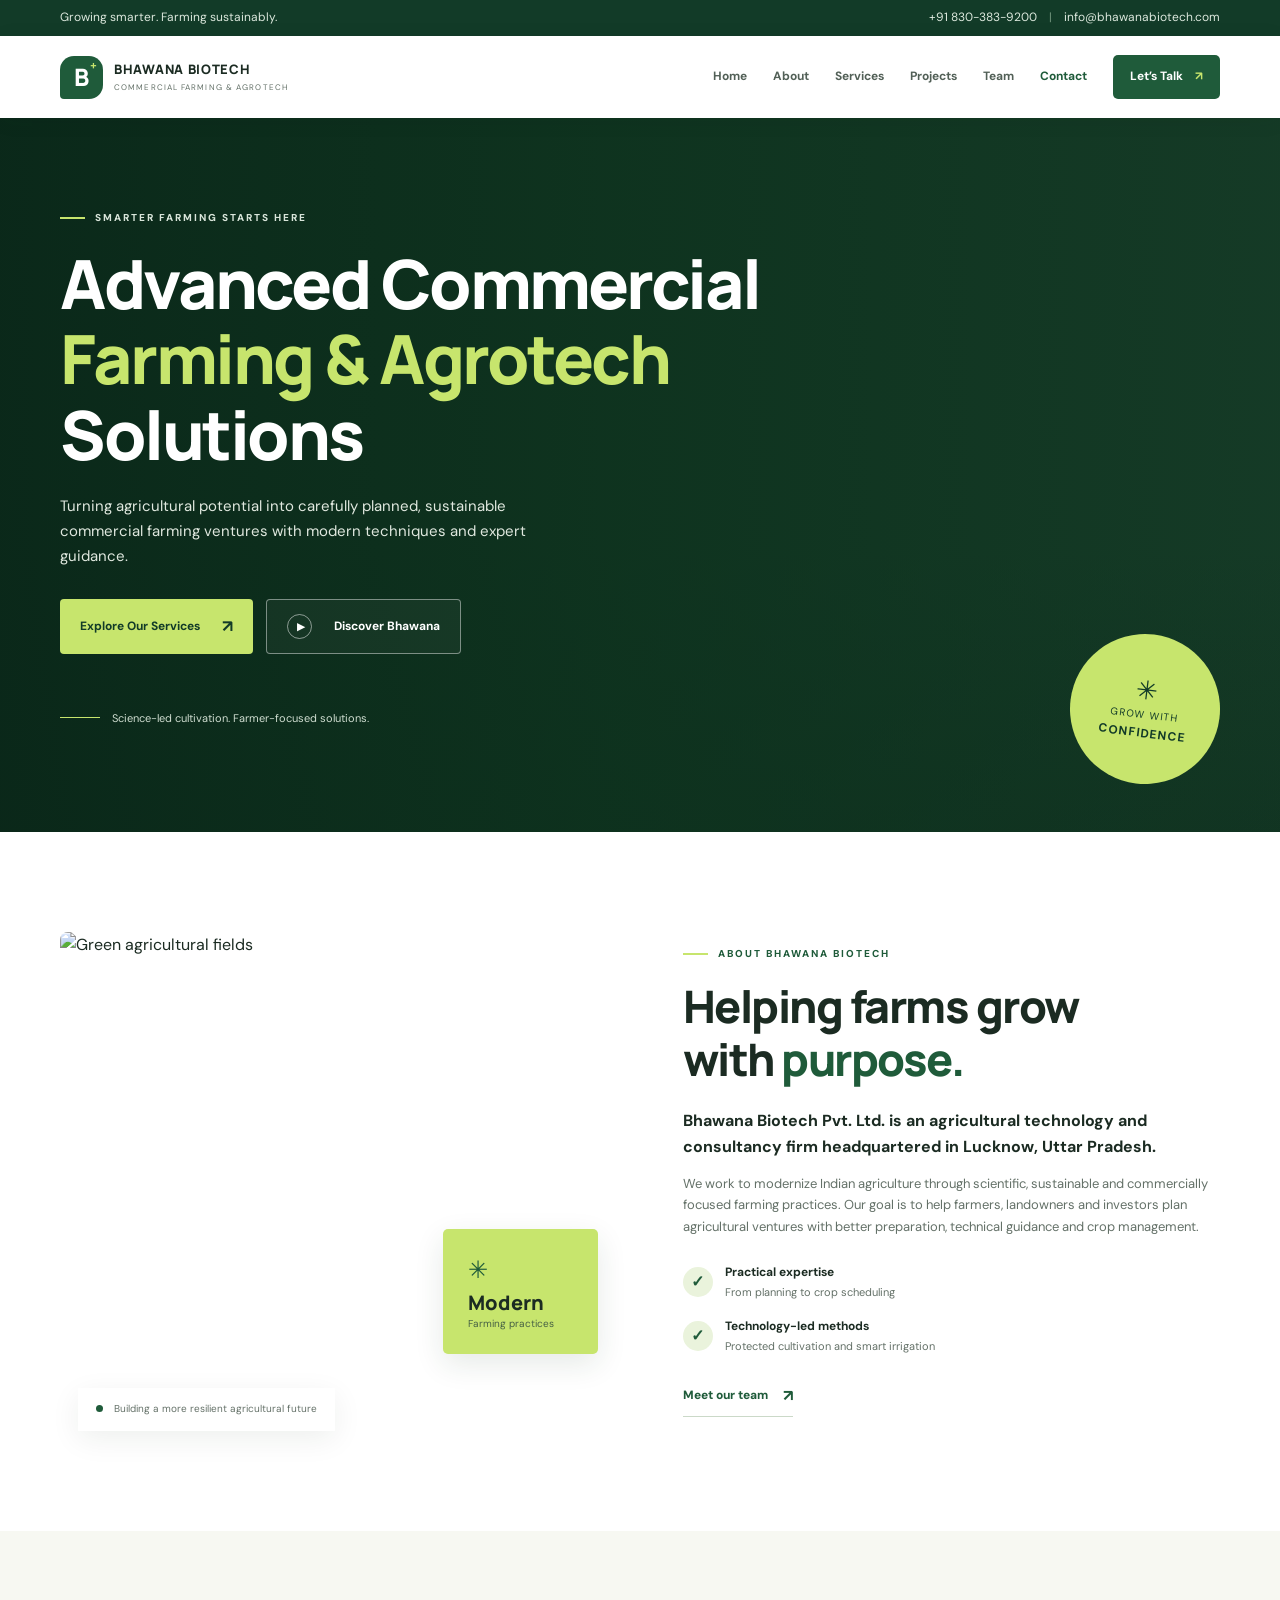
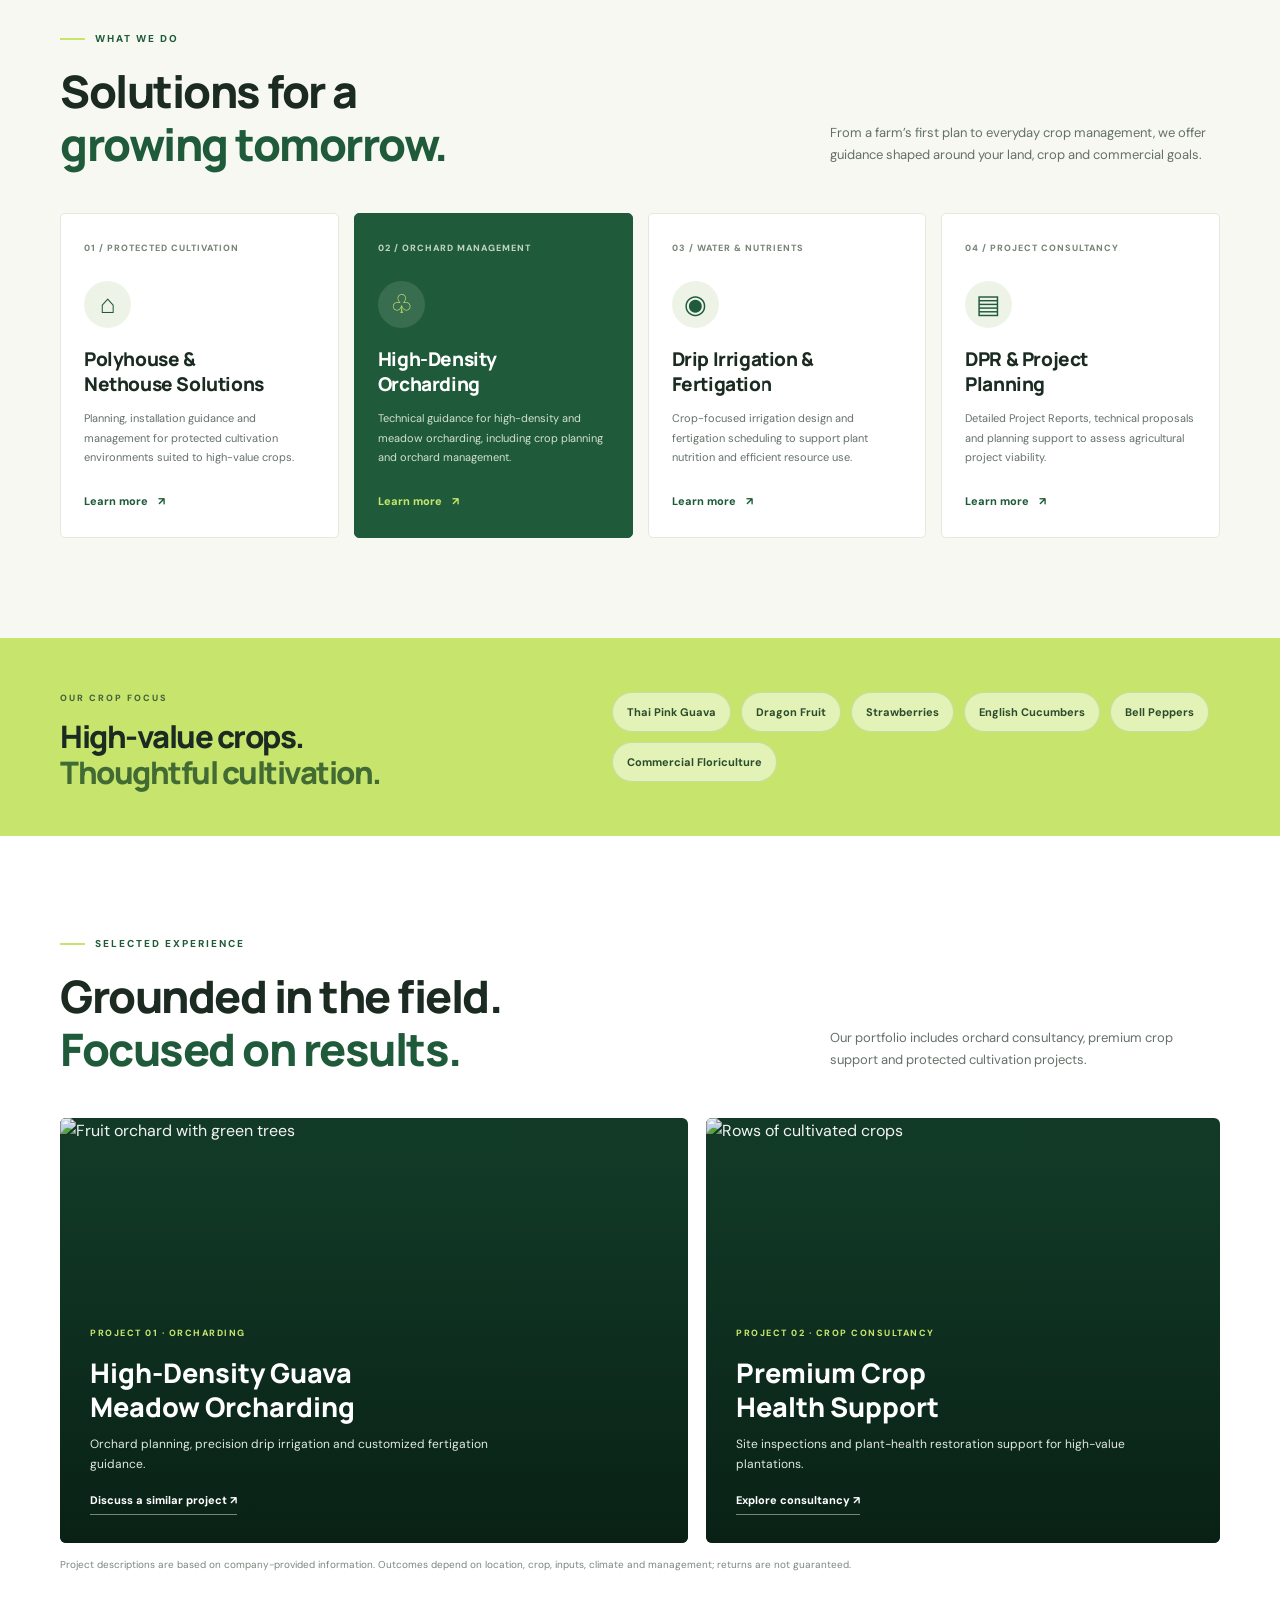
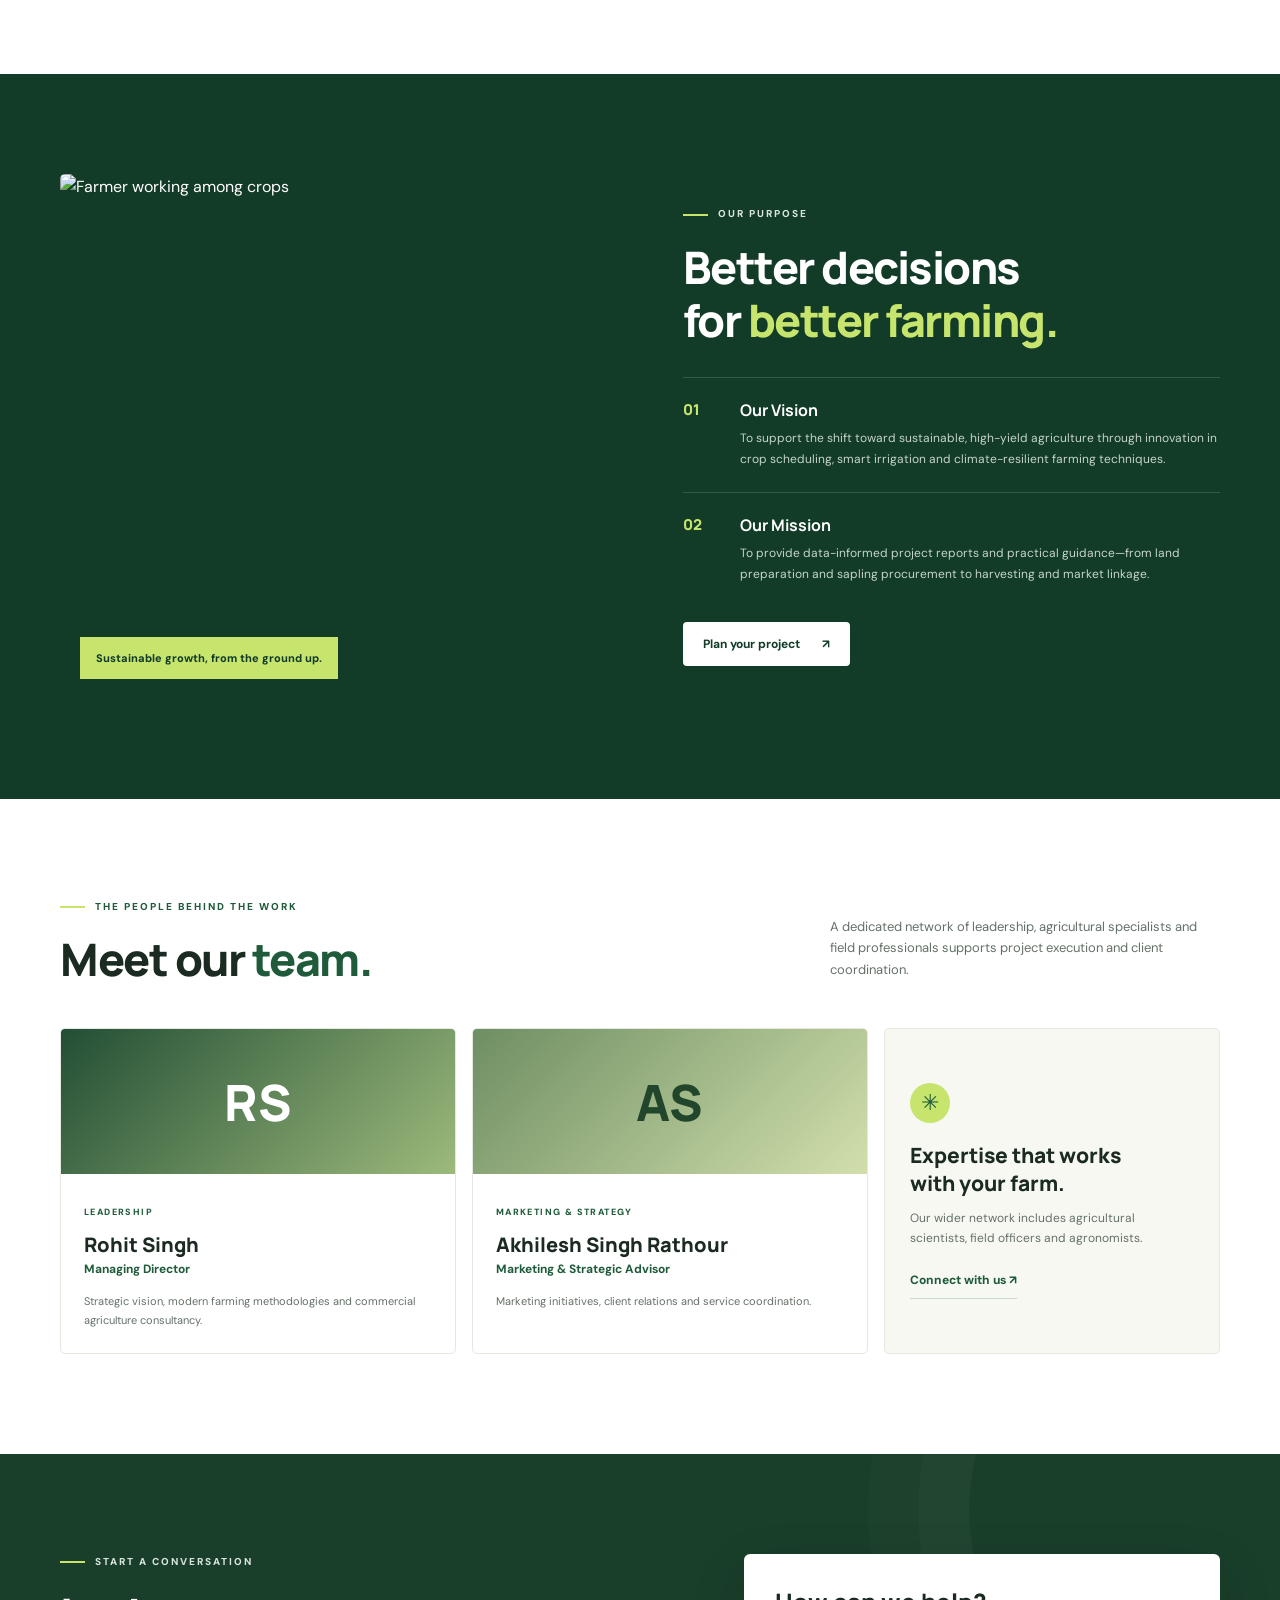
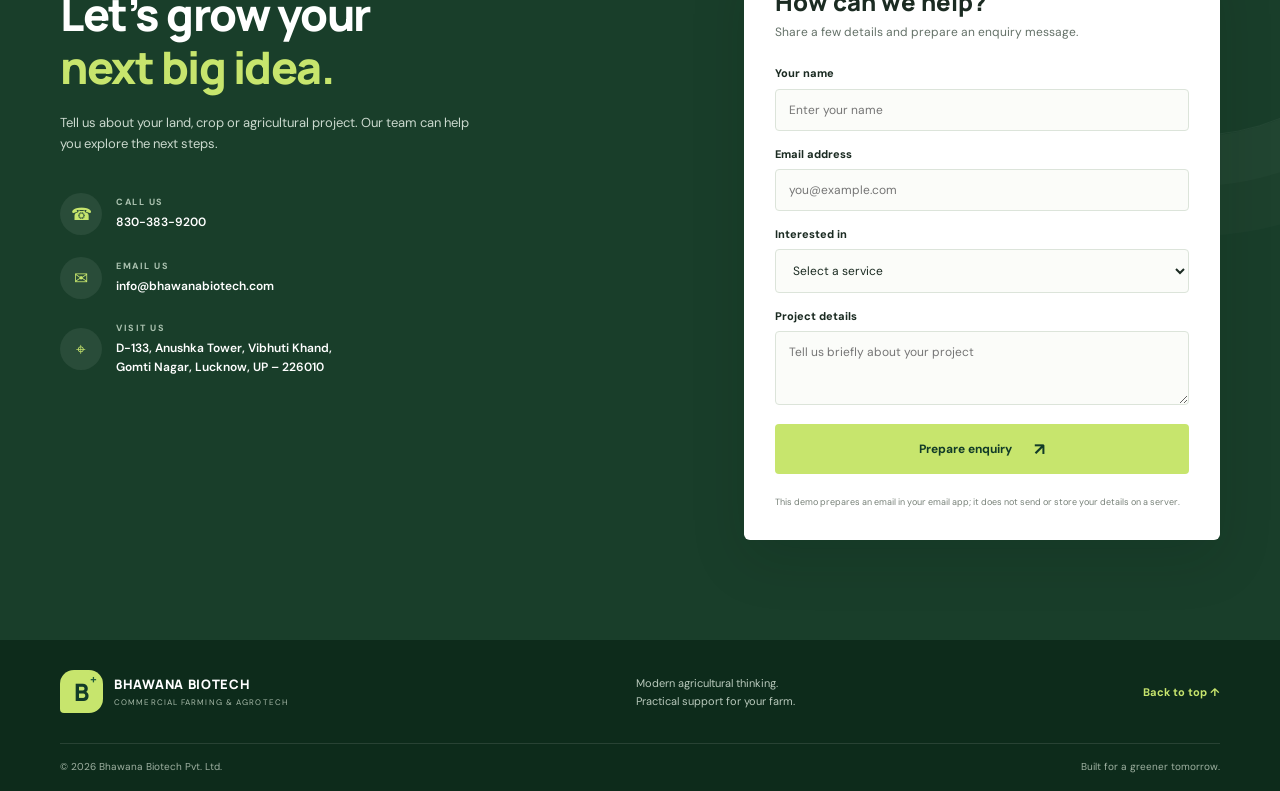
==== index.html @ 4a90b0d7 "Add files via upload" ====
<!DOCTYPE html>
<html lang="en">
<head>
  <meta charset="UTF-8" />
  <meta name="viewport" content="width=device-width, initial-scale=1.0" />
  <meta name="description" content="Bhawana Biotech Pvt. Ltd. provides commercial farming, protected cultivation, polyhouse, nethouse, orchard and agrotech consultancy solutions." />
  <meta name="keywords" content="Bhawana Biotech, commercial farming, agrotech consultancy, polyhouse, nethouse, high density guava orchard, fertigation" />
  <title>Bhawana Biotech Pvt. Ltd. | Commercial Farming & Agrotech</title>
  <link rel="preconnect" href="https://fonts.googleapis.com">
  <link rel="preconnect" href="https://fonts.gstatic.com" crossorigin>
  <link href="https://fonts.googleapis.com/css2?family=DM+Sans:wght@400;500;600;700&family=Manrope:wght@400;500;600;700;800&display=swap" rel="stylesheet">
  <link rel="stylesheet" href="style.css" />
</head>
<body>
  <div class="topbar">
    <div class="container topbar-inner">
      <span>Growing smarter. Farming sustainably.</span>
      <div><a href="tel:+918303839200">+91 830-383-9200</a><span class="top-divider">|</span><a href="mailto:info@bhawanabiotech.com">info@bhawanabiotech.com</a></div>
    </div>
  </div>

  <header class="header" id="home">
    <div class="container nav-wrap">
      <a class="brand" href="#home" aria-label="Bhawana Biotech home">
        <span class="brand-mark">B<span>+</span></span>
        <span class="brand-text"><strong>BHAWANA BIOTECH</strong><small>COMMERCIAL FARMING & AGROTECH</small></span>
      </a>
      <button class="menu-toggle" id="menuToggle" aria-label="Open navigation" aria-expanded="false"><span></span><span></span><span></span></button>
      <nav class="nav" id="mainNav">
        <a class="nav-link active" href="#home">Home</a>
        <a class="nav-link" href="#about">About</a>
        <a class="nav-link" href="#services">Services</a>
        <a class="nav-link" href="#projects">Projects</a>
        <a class="nav-link" href="#team">Team</a>
        <a class="nav-link" href="#contact">Contact</a>
        <a class="nav-cta" href="#contact">Let’s Talk <span>↗</span></a>
      </nav>
    </div>
  </header>

  <main>
    <section class="hero">
      <div class="hero-image"></div>
      <div class="hero-overlay"></div>
      <div class="container hero-content">
        <div class="eyebrow light"><span></span> SMARTER FARMING STARTS HERE</div>
        <h1>Advanced Commercial<br><em>Farming & Agrotech</em><br>Solutions</h1>
        <p>Turning agricultural potential into carefully planned, sustainable commercial farming ventures with modern techniques and expert guidance.</p>
        <div class="hero-actions">
          <a class="btn btn-primary" href="#services">Explore Our Services <span>↗</span></a>
          <a class="btn btn-ghost" href="#about"><span class="play-icon">▶</span> Discover Bhawana</a>
        </div>
        <div class="hero-note"><span class="note-line"></span><span>Science-led cultivation. Farmer-focused solutions.</span></div>
      </div>
      <div class="hero-stamp"><span class="stamp-icon">✳</span><span>GROW WITH<br><strong>CONFIDENCE</strong></span></div>
    </section>

    <section class="intro section-pad" id="about">
      <div class="container intro-grid">
        <div class="intro-visual">
         
          <img class="intro-main-img" src="https://images.unsplash.com/photo-1530836369250-ef72a3f5cda8?auto=format&fit=crop&w=900&q=80" alt="Green agricultural fields" />
          <div class="experience-card"><span class="experience-icon">✳</span><strong>Modern</strong><small>Farming practices</small></div>
          <div class="image-caption"><span class="caption-dot"></span> Building a more resilient agricultural future</div>
        </div>
        <div class="intro-copy">
          <div class="eyebrow"><span></span> ABOUT BHAWANA BIOTECH</div>
          <h2>Helping farms grow<br>with <em>purpose.</em></h2>
          <p class="lead">Bhawana Biotech Pvt. Ltd. is an agricultural technology and consultancy firm headquartered in Lucknow, Uttar Pradesh.</p>
          <p>We work to modernize Indian agriculture through scientific, sustainable and commercially focused farming practices. Our goal is to help farmers, landowners and investors plan agricultural ventures with better preparation, technical guidance and crop management.</p>
          <div class="intro-points">
            <div><span class="check">✓</span><span><strong>Practical expertise</strong><small>From planning to crop scheduling</small></span></div>
            <div><span class="check">✓</span><span><strong>Technology-led methods</strong><small>Protected cultivation and smart irrigation</small></span></div>
          </div>
          <a class="text-link" href="#team">Meet our team <span>↗</span></a>
        </div>
      </div>
    </section>

    <section class="services section-pad" id="services">
      <div class="container">
        <div class="section-heading">
          <div><div class="eyebrow"><span></span> WHAT WE DO</div><h2>Solutions for a<br><em>growing tomorrow.</em></h2></div>
          <p>From a farm’s first plan to everyday crop management, we offer guidance shaped around your land, crop and commercial goals.</p>
        </div>
        <div class="service-grid">
          <article class="service-card">
            <div class="service-number">01 / PROTECTED CULTIVATION</div>
            <div class="service-icon">⌂</div>
            <h3>Polyhouse &<br>Nethouse Solutions</h3>
            <p>Planning, installation guidance and management for protected cultivation environments suited to high-value crops.</p>
            <a href="#contact" aria-label="Ask about polyhouse and nethouse solutions">Learn more <span>↗</span></a>
          </article>
          <article class="service-card featured">
            <div class="service-number">02 / ORCHARD MANAGEMENT</div>
            <div class="service-icon">♧</div>
            <h3>High-Density<br>Orcharding</h3>
            <p>Technical guidance for high-density and meadow orcharding, including crop planning and orchard management.</p>
            <a href="#contact" aria-label="Ask about high-density orcharding">Learn more <span>↗</span></a>
          </article>
          <article class="service-card">
            <div class="service-number">03 / WATER & NUTRIENTS</div>
            <div class="service-icon">◉</div>
            <h3>Drip Irrigation &<br>Fertigation</h3>
            <p>Crop-focused irrigation design and fertigation scheduling to support plant nutrition and efficient resource use.</p>
            <a href="#contact" aria-label="Ask about drip irrigation and fertigation">Learn more <span>↗</span></a>
          </article>
          <article class="service-card">
            <div class="service-number">04 / PROJECT CONSULTANCY</div>
            <div class="service-icon">▤</div>
            <h3>DPR & Project<br>Planning</h3>
            <p>Detailed Project Reports, technical proposals and planning support to assess agricultural project viability.</p>
            <a href="#contact" aria-label="Ask about DPR and project planning">Learn more <span>↗</span></a>
          </article>
        </div>
      </div>
    </section>

    <section class="crop-strip">
      <div class="container crop-strip-inner">
        <div><span class="crop-kicker">OUR CROP FOCUS</span><h2>High-value crops.<br><em>Thoughtful cultivation.</em></h2></div>
        <div class="crop-list"><span>Thai Pink Guava</span><span>Dragon Fruit</span><span>Strawberries</span><span>English Cucumbers</span><span>Bell Peppers</span><span>Commercial Floriculture</span></div>
      </div>
    </section>

    <section class="projects section-pad" id="projects">
      <div class="container">
        <div class="section-heading">
          <div><div class="eyebrow"><span></span> SELECTED EXPERIENCE</div><h2>Grounded in the field.<br><em>Focused on results.</em></h2></div>
          <p>Our portfolio includes orchard consultancy, premium crop support and protected cultivation projects.</p>
        </div>
        <div class="project-grid">
          <article class="project-card project-large">
            <img src="https://images.unsplash.com/photo-1592982537447-7440770cbfc9?auto=format&fit=crop&w=1200&q=85" alt="Fruit orchard with green trees" loading="lazy">
            <div class="project-shade"></div>
            <div class="project-content"><span>PROJECT 01 · ORCHARDING</span><h3>High-Density Guava<br>Meadow Orcharding</h3><p>Orchard planning, precision drip irrigation and customized fertigation guidance.</p><a href="#contact">Discuss a similar project ↗</a></div>
          </article>
          <article class="project-card">
            <img src="https://images.unsplash.com/photo-1523348837708-15d4a09cfac2?auto=format&fit=crop&w=900&q=85" alt="Rows of cultivated crops" loading="lazy">
            <div class="project-shade"></div>
            <div class="project-content"><span>PROJECT 02 · CROP CONSULTANCY</span><h3>Premium Crop<br>Health Support</h3><p>Site inspections and plant-health restoration support for high-value plantations.</p><a href="#contact">Explore consultancy ↗</a></div>
          </article>
        </div>
        <p class="disclaimer">Project descriptions are based on company-provided information. Outcomes depend on location, crop, inputs, climate and management; returns are not guaranteed.</p>
      </div>
    </section>

    <section class="vision section-pad">
      <div class="container vision-grid">
        <div class="vision-image"><img src="https://images.unsplash.com/photo-1464226184884-fa280b87c399?auto=format&fit=crop&w=1100&q=85" alt="Farmer working among crops" loading="lazy"><div class="vision-image-label">Sustainable growth, from the ground up.</div></div>
        <div class="vision-copy">
          <div class="eyebrow light"><span></span> OUR PURPOSE</div>
          <h2>Better decisions<br>for <em>better farming.</em></h2>
          <div class="purpose-item"><span>01</span><div><h3>Our Vision</h3><p>To support the shift toward sustainable, high-yield agriculture through innovation in crop scheduling, smart irrigation and climate-resilient farming techniques.</p></div></div>
          <div class="purpose-item"><span>02</span><div><h3>Our Mission</h3><p>To provide data-informed project reports and practical guidance—from land preparation and sapling procurement to harvesting and market linkage.</p></div></div>
          <a class="btn btn-light" href="#contact">Plan your project <span>↗</span></a>
        </div>
      </div>
    </section>

    <section class="team section-pad" id="team">
      <div class="container">
        <div class="section-heading">
          <div><div class="eyebrow"><span></span> THE PEOPLE BEHIND THE WORK</div><h2>Meet our <em>team.</em></h2></div>
          <p>A dedicated network of leadership, agricultural specialists and field professionals supports project execution and client coordination.</p>
        </div>
        <div class="team-grid">
          <article class="team-card">
            <div class="team-avatar avatar-one">RS</div>
            <div class="team-info"><span>LEADERSHIP</span><h3>Rohit Singh</h3><p>Managing Director</p><small>Strategic vision, modern farming methodologies and commercial agriculture consultancy.</small></div>
          </article>
          <article class="team-card">
            <div class="team-avatar avatar-two">AS</div>
            <div class="team-info"><span>MARKETING & STRATEGY</span><h3>Akhilesh Singh Rathour</h3><p>Marketing & Strategic Advisor</p><small>Marketing initiatives, client relations and service coordination.</small></div>
          </article>
          <article class="team-card team-note"><div class="team-note-icon">✳</div><h3>Expertise that works<br>with your farm.</h3><p>Our wider network includes agricultural scientists, field officers and agronomists.</p><a class="text-link" href="#contact">Connect with us ↗</a></article>
        </div>
      </div>
    </section>

    <section class="contact section-pad" id="contact">
      <div class="container contact-grid">
        <div class="contact-copy">
          <div class="eyebrow light"><span></span> START A CONVERSATION</div>
          <h2>Let’s grow your<br><em>next big idea.</em></h2>
          <p>Tell us about your land, crop or agricultural project. Our team can help you explore the next steps.</p>
          <div class="contact-details">
            <a href="tel:+918303839200"><span class="detail-icon">☎</span><span><small>CALL US</small><strong>830-383-9200</strong></span></a>
            <a href="mailto:info@bhawanabiotech.com"><span class="detail-icon">✉</span><span><small>EMAIL US</small><strong>info@bhawanabiotech.com</strong></span></a>
            <div><span class="detail-icon">⌖</span><span><small>VISIT US</small><strong>D-133, Anushka Tower, Vibhuti Khand,<br>Gomti Nagar, Lucknow, UP – 226010</strong></span></div>
          </div>
        </div>
        <form class="contact-form" id="contactForm">
          <h3>How can we help?</h3>
          <p>Share a few details and prepare an enquiry message.</p>
          <label for="name">Your name</label><input id="name" name="name" type="text" placeholder="Enter your name" required>
          <label for="email">Email address</label><input id="email" name="email" type="email" placeholder="you@example.com" required>
          <label for="service">Interested in</label>
          <select id="service" name="service" required><option value="">Select a service</option><option>Polyhouse & Nethouse</option><option>High-Density Orcharding</option><option>Drip Irrigation & Fertigation</option><option>DPR & Project Planning</option><option>Other agricultural consultancy</option></select>
          <label for="message">Project details</label><textarea id="message" name="message" rows="3" placeholder="Tell us briefly about your project"></textarea>
          <button class="btn btn-primary form-submit" type="submit">Prepare enquiry <span>↗</span></button>
          <p class="form-message" id="formMessage" role="status"></p>
          <small class="form-note">This demo prepares an email in your email app; it does not send or store your details on a server.</small>
        </form>
      </div>
    </section>
  </main>

  <footer class="footer">
    <div class="container footer-main">
      <a class="brand brand-footer" href="#home"><span class="brand-mark">B<span>+</span></span><span class="brand-text"><strong>BHAWANA BIOTECH</strong><small>COMMERCIAL FARMING & AGROTECH</small></span></a>
      <p>Modern agricultural thinking.<br>Practical support for your farm.</p>
      <a class="back-top" href="#home">Back to top ↑</a>
    </div>
    <div class="container footer-bottom"><span>© <span id="year"></span> Bhawana Biotech Pvt. Ltd.</span><span>Built for a greener tomorrow.</span></div>
  </footer>
  <script src="script.js"></script>
</body>
</html>
---- style.css ----
:root {
  --green: #1f5b3a;
  --green-dark: #123b28;
  --lime: #c7e56d;
  --ink: #1b2b22;
  --muted: #647168;
  --cream: #f7f8f2;
  --line: #e4e9df;
  --white: #fff;
  --font: "DM Sans", sans-serif;
  --display: "Manrope", sans-serif;
}
* { box-sizing: border-box; margin: 0; padding: 0; }
html { scroll-behavior: smooth; scroll-padding-top: 90px; }
body { font-family: var(--font); color: var(--ink); background: #fff; line-height: 1.65; }
a { color: inherit; text-decoration: none; }
img { display: block; width: 100%; object-fit: cover; }
.container { width: min(1160px, calc(100% - 48px)); margin: 0 auto; }
.topbar { background: var(--green-dark); color: #dce8dd; font-size: 12px; }
.topbar-inner { display:flex; justify-content:space-between; align-items:center; min-height:36px; gap:20px; }
.topbar a:hover { color: var(--lime); }
.top-divider { padding: 0 12px; color: #6d9078; }
.header { background: #fff; position: sticky; top:0; z-index:20; box-shadow: 0 3px 20px #102c1710; }
.nav-wrap { min-height: 82px; display:flex; align-items:center; justify-content:space-between; gap:24px; }
.brand { display:flex; align-items:center; gap:11px; flex-shrink:0; }
.brand-mark { width:43px; height:43px; border-radius:14px 14px 14px 4px; display:grid; place-items:center; background:var(--green); color:#fff; font-family:var(--display); font-size:24px; font-weight:800; position:relative; }
.brand-mark span { color:var(--lime); font-size:12px; position:absolute; right:6px; top:0; }
.brand-text { display:flex; flex-direction:column; line-height:1.4; }
.brand-text strong { font:800 13px var(--display); letter-spacing:.7px; }
.brand-text small { font-size:8px; letter-spacing:1.1px; color:var(--muted); margin-top:4px; }
.nav { display:flex; align-items:center; gap:26px; font-size:12px; font-weight:700; }
.nav-link { color:#526057; transition:color .2s; }
.nav-link:hover, .nav-link.active { color:var(--green); }
.nav-cta { background:var(--green); color:#fff; padding:12px 17px; border-radius:5px; }
.nav-cta span { color:var(--lime); margin-left:9px; }
.menu-toggle { display:none; background:none; border:0; padding:8px; cursor:pointer; }
.menu-toggle span { display:block; width:24px; height:2px; background:var(--green-dark); margin:5px; }
.hero { position:relative; min-height:630px; display:flex; align-items:center; overflow:hidden; background:#173e29; color:#fff; }
.hero-image { position:absolute; inset:0; background:url("https://images.unsplash.com/photo-1500382017468-9049fed747ef?auto=format&fit=crop&w=2000&q=90") center 54%/cover no-repeat; transform:scale(1.02); }
.hero-overlay { position:absolute; inset:0; background:linear-gradient(90deg,rgba(9,38,24,.9) 0%,rgba(12,48,28,.77) 48%,rgba(10,40,24,.17) 100%),linear-gradient(0deg,rgba(9,38,24,.28),transparent 40%); }
.hero-content { position:relative; z-index:1; padding:92px 0 105px; }
.eyebrow { display:flex; align-items:center; gap:10px; font-size:10px; letter-spacing:2px; font-weight:800; color:var(--green); margin-bottom:18px; }
.eyebrow > span { display:inline-block; width:25px; height:2px; background:var(--lime); }
.eyebrow.light { color:#d9e5da; }
.hero h1 { font:800 clamp(42px,5.3vw,70px)/1.12 var(--display); letter-spacing:-2.5px; max-width:760px; }
h1 em,h2 em { font-style:normal; color:var(--lime); }
.hero-content > p { max-width:530px; color:#e0e8df; font-size:15px; margin-top:22px; }
.hero-actions { display:flex; flex-wrap:wrap; gap:13px; margin-top:30px; }
.btn { border:0; display:inline-flex; align-items:center; justify-content:center; gap:22px; padding:14px 20px; border-radius:4px; font:700 12px var(--font); cursor:pointer; transition:transform .2s,background .2s; }
.btn:hover { transform:translateY(-2px); }
.btn-primary { background:var(--lime); color:var(--green-dark); }
.btn-primary span { font-size:17px; }
.btn-ghost { color:#fff; border:1px solid #ffffff70; background:#ffffff0a; }
.play-icon { font-size:10px; border:1px solid #ffffff80; border-radius:50%; width:25px; height:25px; display:grid; place-items:center; padding-left:2px; }
.hero-note { display:flex; align-items:center; gap:12px; margin-top:55px; color:#d0ded1; font-size:11px; }
.note-line { width:40px; height:1px; background:var(--lime); }
.hero-stamp { position:absolute; z-index:2; right:max(24px,calc((100vw - 1160px)/2)); bottom:48px; background:var(--lime); color:var(--green-dark); width:150px; height:150px; border-radius:50%; display:flex; flex-direction:column; align-items:center; justify-content:center; text-align:center; font-size:10px; letter-spacing:1px; line-height:1.7; transform:rotate(7deg); }
.stamp-icon { font-size:26px; line-height:1.2; }
.hero-stamp strong { font-size:12px; }
.section-pad { padding:100px 0; }
.intro-grid { display:grid; grid-template-columns:1fr 1fr; align-items:center; gap:85px; }
.intro-visual { position:relative; padding:0 35px 34px 0; }
.intro-main-img { height:465px; border-radius:8px 80px 8px 8px; }
.experience-card { position:absolute; right:0; bottom:77px; background:var(--lime); border-radius:5px; padding:21px 25px; display:flex; flex-direction:column; min-width:155px; box-shadow:0 10px 30px #1b42271c; }
.experience-icon { font-size:24px; color:var(--green); }
.experience-card strong { font:800 20px var(--display); }
.experience-card small { font-size:10px; color:#466044; }
.image-caption { position:absolute; left:18px; bottom:0; background:#fff; padding:13px 18px; font-size:10px; color:var(--muted); box-shadow:0 8px 30px #142c1412; }
.caption-dot { display:inline-block; width:7px; height:7px; background:var(--green); border-radius:50%; margin-right:8px; }
h2 { font:800 clamp(32px,3.5vw,46px)/1.18 var(--display); letter-spacing:-1.5px; }
h2 em { color:var(--green); }
.intro-copy .lead { font-weight:700; font-size:16px; line-height:1.65; margin:22px 0 12px; }
.intro-copy > p:not(.lead) { color:var(--muted); font-size:13px; }
.intro-points { display:grid; gap:16px; margin:26px 0; }
.intro-points > div { display:flex; align-items:center; gap:12px; }
.check { display:grid; place-items:center; background:#eaf3dc; color:var(--green); width:30px; height:30px; border-radius:50%; font-weight:800; flex-shrink:0; }
.intro-points span:last-child { display:flex; flex-direction:column; }
.intro-points strong { font-size:12px; }
.intro-points small { color:var(--muted); font-size:11px; }
.text-link { display:inline-flex; align-items:center; gap:15px; color:var(--green); font-size:12px; font-weight:800; border-bottom:1px solid #cbd9c8; padding-bottom:7px; }
.text-link span { font-size:16px; }
.services { background:var(--cream); }
.section-heading { display:flex; justify-content:space-between; align-items:flex-end; gap:40px; margin-bottom:42px; }
.section-heading > p { max-width:390px; color:var(--muted); font-size:13px; padding-bottom:6px; }
.service-grid { display:grid; grid-template-columns:repeat(4,1fr); gap:15px; }
.service-card { padding:27px 23px 24px; background:#fff; border:1px solid var(--line); min-height:295px; border-radius:5px; transition:transform .25s,box-shadow .25s; }
.service-card:hover { transform:translateY(-5px); box-shadow:0 16px 35px #16371a12; }
.service-card.featured { background:var(--green); color:#fff; border-color:var(--green); }
.service-number { font-size:9px; font-weight:800; letter-spacing:1px; color:#778478; }
.featured .service-number { color:#c2d5c3; }
.service-icon { display:grid; place-items:center; width:47px; height:47px; border-radius:50%; background:#edf4e7; color:var(--green); font-size:26px; margin:25px 0 19px; }
.featured .service-icon { background:#ffffff1c; color:var(--lime); }
.service-card h3 { font:800 19px/1.3 var(--display); letter-spacing:-.4px; }
.service-card p { font-size:11px; line-height:1.75; color:var(--muted); margin:13px 0 20px; }
.featured p { color:#d3e0d4; }
.service-card a { display:inline-flex; gap:10px; font-size:11px; font-weight:800; color:var(--green); }
.featured a { color:var(--lime); }
.crop-strip { background:var(--lime); padding:45px 0; }
.crop-strip-inner { display:grid; grid-template-columns:.9fr 1.1fr; gap:55px; align-items:center; }
.crop-kicker { font-size:9px; letter-spacing:2px; font-weight:800; color:#44623b; }
.crop-strip h2 { font-size:31px; margin-top:8px; }
.crop-strip h2 em { color:#426b34; }
.crop-list { display:flex; flex-wrap:wrap; gap:10px; }
.crop-list span { padding:10px 14px; background:#ffffff80; border:1px solid #4f71322a; border-radius:30px; font-size:11px; font-weight:700; color:#2c4b2d; }
.project-grid { display:grid; grid-template-columns:1.1fr .9fr; gap:18px; }
.project-card { position:relative; min-height:425px; border-radius:6px; overflow:hidden; color:#fff; background:var(--green-dark); }
.project-card img { position:absolute; inset:0; height:100%; transition:transform .5s; }
.project-card:hover img { transform:scale(1.04); }
.project-shade { position:absolute; inset:0; background:linear-gradient(0deg,rgba(8,31,19,.92),rgba(8,31,19,.05) 90%); }
.project-content { position:absolute; left:30px; right:25px; bottom:28px; }
.project-content > span { color:var(--lime); font-size:9px; font-weight:800; letter-spacing:1.5px; }
.project-content h3 { font:800 27px/1.25 var(--display); margin:12px 0; }
.project-content p { color:#e1e9e1; font-size:12px; max-width:400px; }
.project-content a { display:inline-block; margin-top:16px; font-size:11px; font-weight:800; border-bottom:1px solid #ffffff70; padding-bottom:5px; }
.disclaimer { margin-top:14px; font-size:10px; color:#7c877e; }
.vision { background:var(--green-dark); color:#fff; }
.vision-grid { display:grid; grid-template-columns:1fr 1fr; align-items:center; gap:85px; }
.vision-image { position:relative; }
.vision-image img { height:525px; border-radius:5px 70px 5px 5px; }
.vision-image-label { position:absolute; left:20px; bottom:20px; background:var(--lime); color:var(--green-dark); padding:12px 16px; font-size:11px; font-weight:800; }
.vision-copy h2 { margin-bottom:30px; }
.vision-copy h2 em { color:var(--lime); }
.purpose-item { display:grid; grid-template-columns:43px 1fr; gap:14px; padding:21px 0; border-top:1px solid #ffffff26; }
.purpose-item > span { font:800 15px var(--display); color:var(--lime); }
.purpose-item h3 { font:700 16px var(--display); margin-bottom:7px; }
.purpose-item p { color:#c6d5c8; font-size:12px; line-height:1.8; }
.btn-light { background:#fff; color:var(--green-dark); margin-top:15px; }
.team { background:#fff; }
.team-grid { display:grid; grid-template-columns:1fr 1fr .85fr; gap:16px; }
.team-card { border:1px solid var(--line); border-radius:5px; overflow:hidden; background:#fff; }
.team-avatar { height:145px; display:grid; place-items:center; font:800 50px var(--display); color:#fff; }
.avatar-one { background:linear-gradient(135deg,#234e35,#9cba7b); }
.avatar-two { background:linear-gradient(135deg,#6e8e63,#d2dfac); color:#21462c; }
.team-info { padding:23px; }
.team-info > span { font-size:9px; letter-spacing:1.4px; color:var(--green); font-weight:800; }
.team-info h3 { font:800 20px var(--display); margin:8px 0 2px; }
.team-info p { font-size:12px; color:var(--green); font-weight:700; }
.team-info small { display:block; font-size:11px; color:var(--muted); line-height:1.7; margin-top:12px; }
.team-note { background:var(--cream); padding:28px 25px; display:flex; flex-direction:column; align-items:flex-start; justify-content:center; }
.team-note-icon { display:grid; place-items:center; width:40px; height:40px; border-radius:50%; background:var(--lime); color:var(--green); font-size:22px; margin-bottom:18px; }
.team-note h3 { font:800 21px/1.35 var(--display); }
.team-note p { color:var(--muted); font-size:12px; margin:12px 0 22px; }
.contact { background:#193e2a; color:#fff; position:relative; overflow:hidden; }
.contact:before { content:""; position:absolute; width:450px; height:450px; border:1px solid #ffffff0c; border-radius:50%; right:-140px; top:-170px; box-shadow:0 0 0 50px #ffffff05,0 0 0 100px #ffffff04; }
.contact-grid { display:grid; grid-template-columns:1fr .8fr; gap:90px; align-items:start; position:relative; }
.contact-copy h2 em { color:var(--lime); }
.contact-copy > p { color:#cbd9ce; font-size:13px; max-width:410px; margin-top:18px; }
.contact-details { display:grid; gap:22px; margin-top:38px; }
.contact-details > * { display:flex; gap:14px; align-items:center; }
.detail-icon { display:grid; place-items:center; width:42px; height:42px; border-radius:50%; background:#ffffff12; color:var(--lime); font-size:17px; flex-shrink:0; }
.contact-details a > span:last-child, .contact-details div > span:last-child { display:flex; flex-direction:column; }
.contact-details small { color:#a9c0ae; font-size:9px; letter-spacing:1.5px; font-weight:800; }
.contact-details strong { font-size:12px; font-weight:600; margin-top:3px; }
.contact-form { padding:31px; background:#fff; color:var(--ink); border-radius:6px; box-shadow:0 20px 55px #061b0e20; }
.contact-form h3 { font:800 24px var(--display); }
.contact-form > p { color:var(--muted); font-size:12px; margin:5px 0 22px; }
.contact-form label { display:block; font-size:11px; font-weight:800; margin:14px 0 6px; }
.contact-form input,.contact-form select,.contact-form textarea { display:block; width:100%; padding:12px 13px; border:1px solid #dce4da; border-radius:4px; background:#fbfcf9; color:var(--ink); font:12px var(--font); outline:none; }
.contact-form input:focus,.contact-form select:focus,.contact-form textarea:focus { border-color:var(--green); box-shadow:0 0 0 3px #1f5b3a12; }
.contact-form textarea { resize:vertical; }
.form-submit { width:100%; margin-top:19px; }
.form-message { color:var(--green) !important; font-weight:700; min-height:0; }
.form-note { display:block; font-size:9px; line-height:1.5; color:#778178; margin-top:10px; }
.footer { background:#0d2b1b; color:#fff; }
.footer-main { display:flex; justify-content:space-between; align-items:center; gap:25px; padding:30px 0; }
.brand-footer .brand-mark { background:var(--lime); color:var(--green-dark); }
.brand-footer .brand-mark span { color:var(--green); }
.brand-footer .brand-text small { color:#a6b9a8; }
.footer-main > p { color:#b9c9bc; font-size:11px; }
.back-top { font-size:11px; font-weight:700; color:var(--lime); }
.footer-bottom { border-top:1px solid #ffffff1c; padding:15px 0; display:flex; justify-content:space-between; color:#9fb1a2; font-size:10px; }
@media (max-width: 1000px) {
  .nav { gap:15px; }
  .intro-grid,.vision-grid { gap:45px; }
  .service-grid { grid-template-columns:repeat(2,1fr); }
  .contact-grid { gap:45px; }
}
@media (max-width: 760px) {
  .container { width:min(100% - 34px,560px); }
  .topbar-inner { justify-content:center; padding:8px 0; }
  .topbar-inner > span { display:none; }
  .topbar-inner > div { font-size:10px; }
  .nav-wrap { min-height:72px; }
  .menu-toggle { display:block; }
  .nav { display:none; position:absolute; top:72px; left:0; right:0; background:#fff; padding:20px 24px 25px; flex-direction:column; align-items:stretch; gap:0; box-shadow:0 15px 20px #102c1714; }
  .nav.open { display:flex; }
  .nav-link { padding:12px 0; border-bottom:1px solid var(--line); }
  .nav-cta { text-align:center; margin-top:15px; }
  .hero { min-height:620px; }
  .hero-content { padding:80px 0 100px; }
  .hero h1 { font-size:clamp(40px,11vw,57px); letter-spacing:-1.7px; }
  .hero-content > p { font-size:13px; }
  .hero-stamp { width:108px; height:108px; bottom:20px; right:18px; font-size:8px; }
  .stamp-icon { font-size:19px; }
  .hero-note { margin-top:38px; max-width:240px; font-size:10px; }
  .section-pad { padding:70px 0; }
  .intro-grid,.vision-grid,.contact-grid { grid-template-columns:1fr; gap:42px; }
  .intro-visual { padding-right:20px; }
  .intro-main-img { height:360px; }
  .experience-card { bottom:62px; padding:15px 18px; min-width:130px; }
  .section-heading { display:block; margin-bottom:28px; }
  .section-heading > p { margin-top:18px; }
  .service-grid { grid-template-columns:1fr; }
  .service-card { min-height:0; padding:24px; }
  .service-icon { margin:18px 0 14px; }
  .crop-strip-inner { grid-template-columns:1fr; gap:25px; }
  .crop-strip h2 { font-size:29px; }
  .project-grid { grid-template-columns:1fr; }
  .project-card { min-height:390px; }
  .vision-image img { height:360px; }
  .team-grid { grid-template-columns:1fr; }
  .team-avatar { height:125px; }
  .team-note { min-height:240px; }
  .contact-grid { gap:35px; }
  .contact-form { padding:24px 20px; }
  .footer-main { align-items:flex-start; flex-direction:column; }
  .footer-bottom { gap:10px; flex-direction:column; }
}
@media (prefers-reduced-motion: reduce) {
  html { scroll-behavior:auto; }
  *,*::before,*::after { transition:none !important; }
}
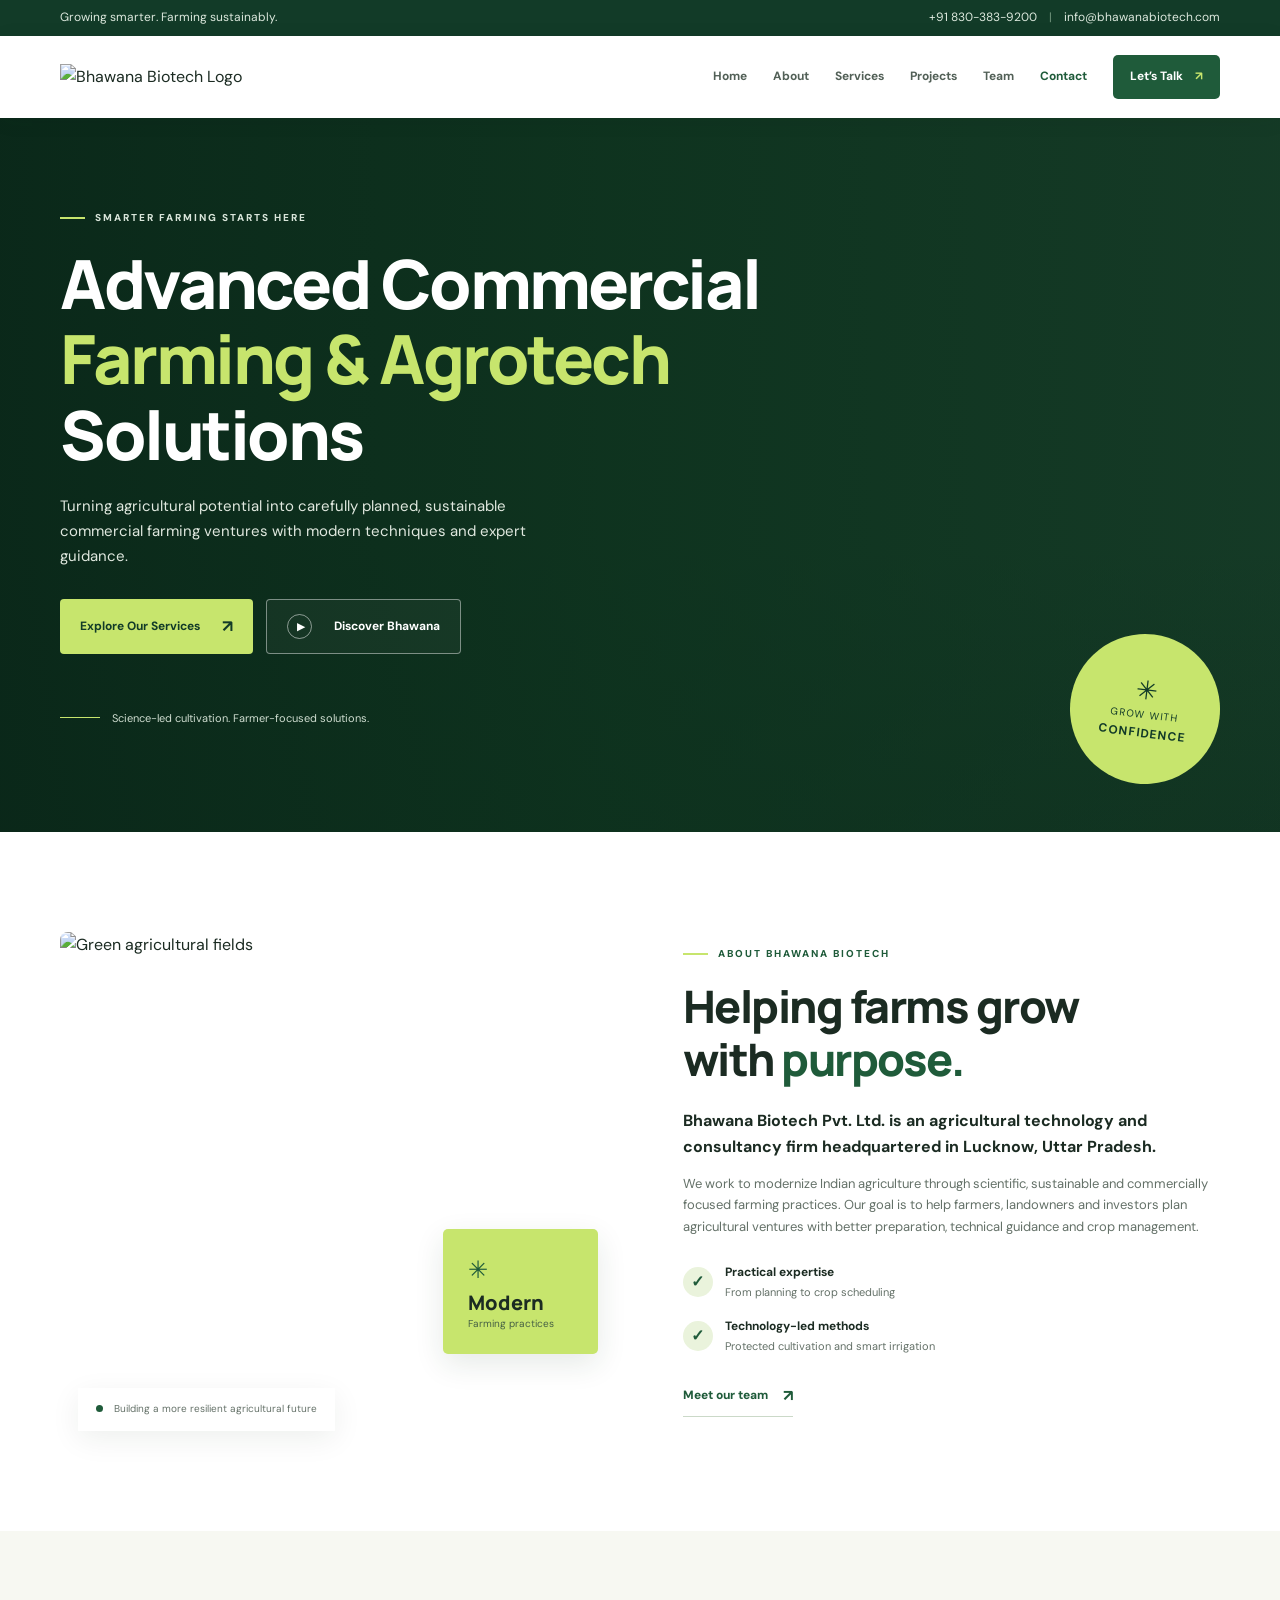
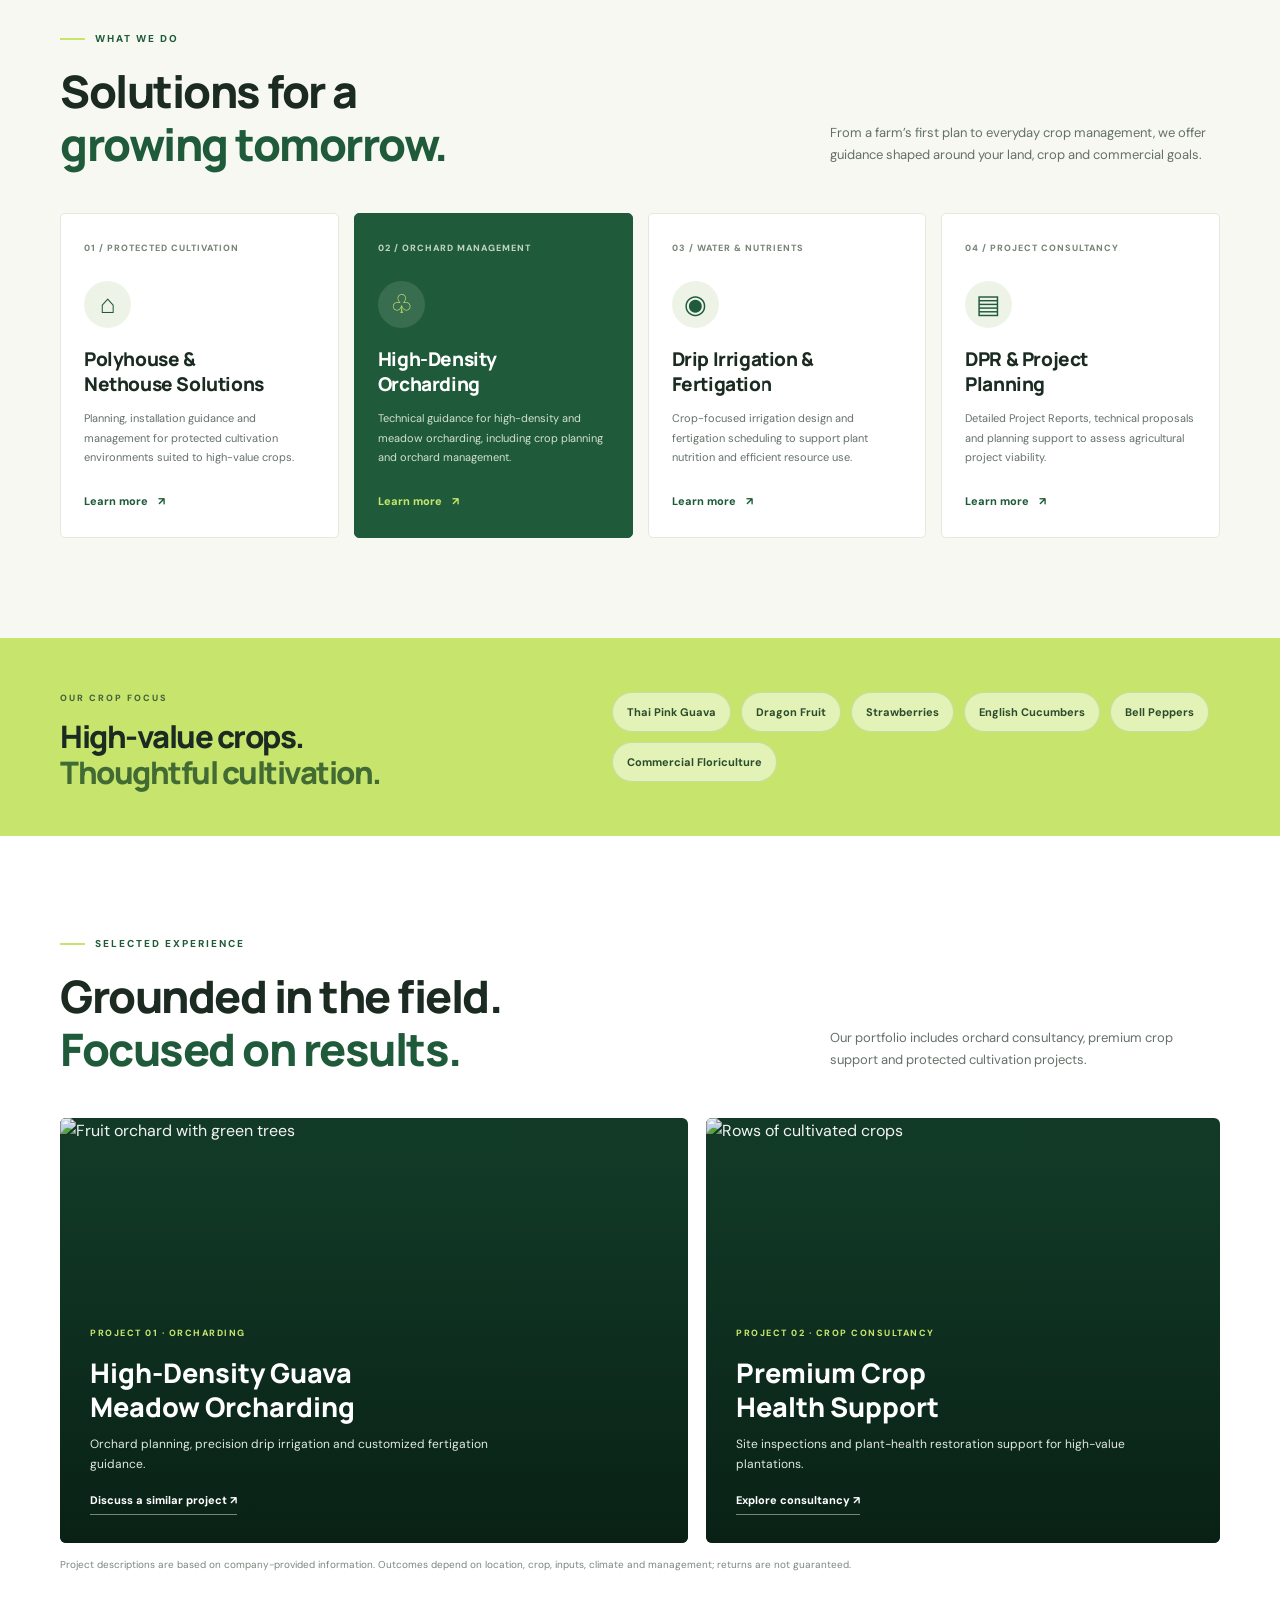
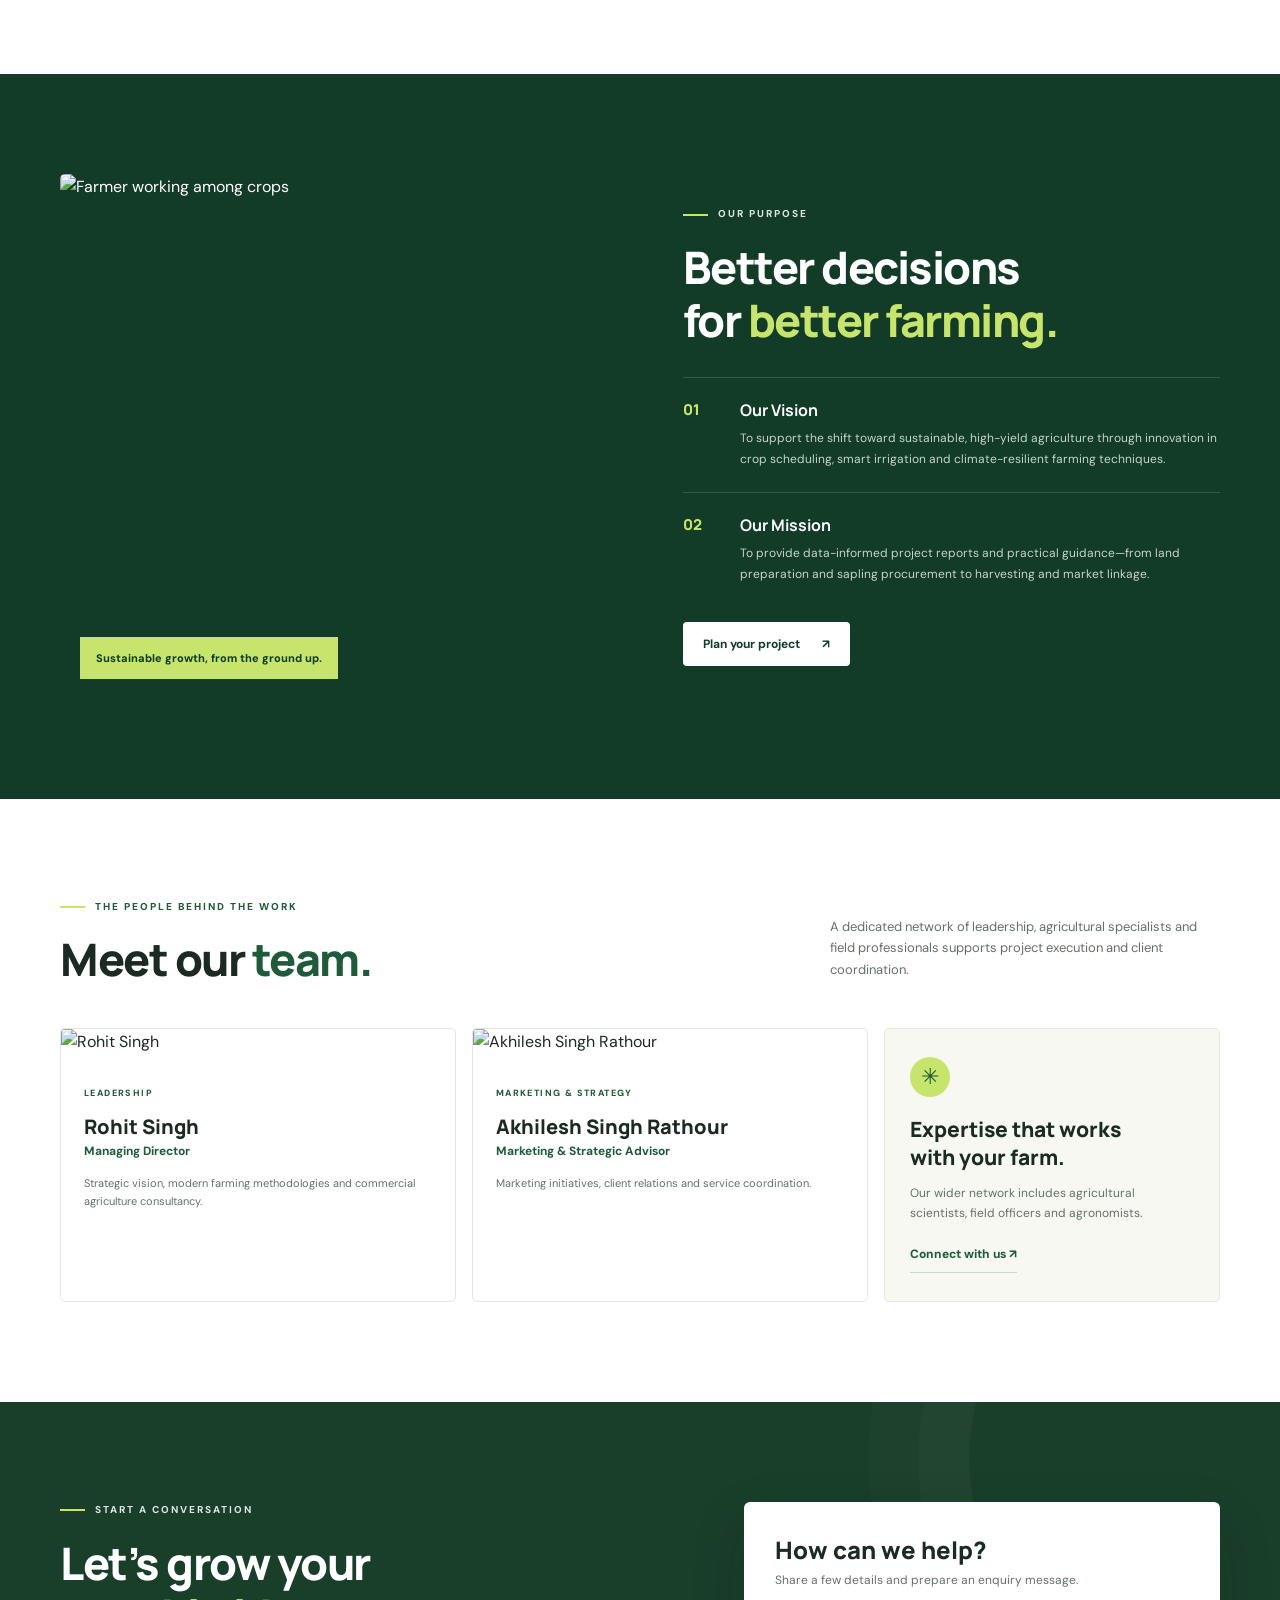
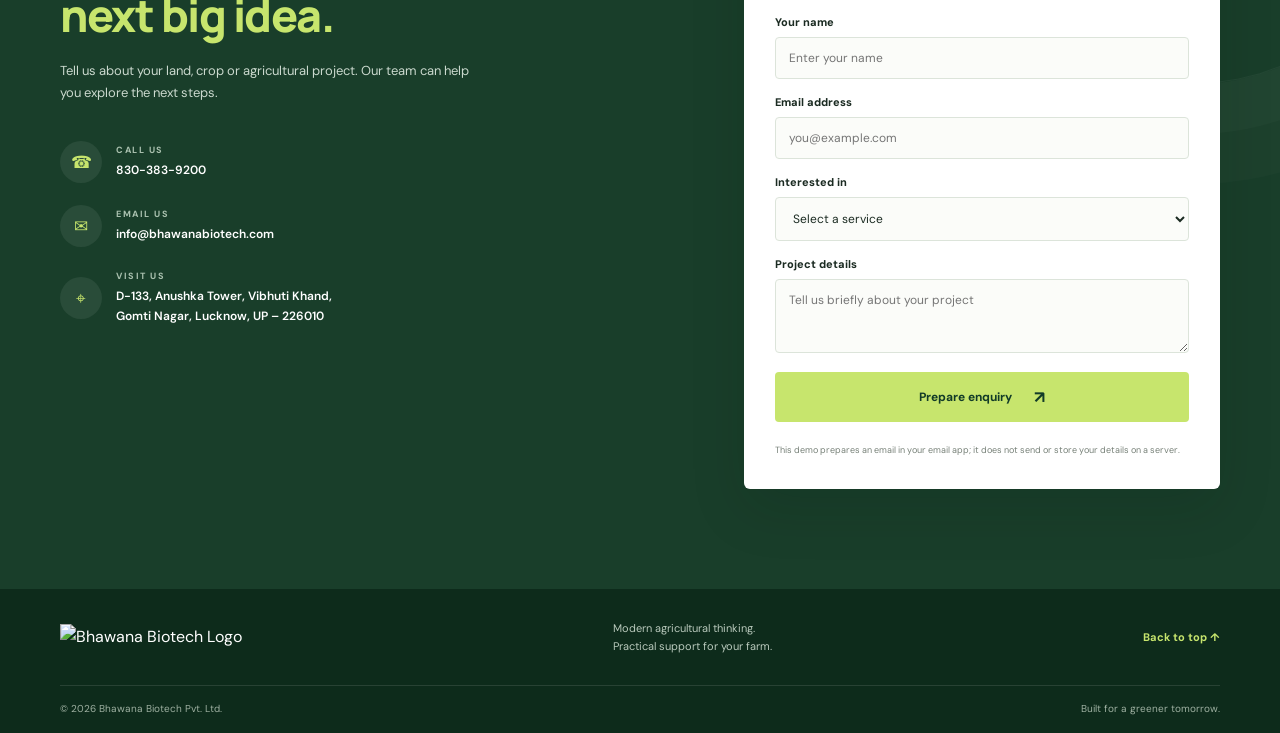
==== commit 55b074cf: "Replace brand text with logo images in header and footer" ====
--- a/index.html
+++ b/index.html
@@ -22,8 +22,7 @@
   <header class="header" id="home">
     <div class="container nav-wrap">
       <a class="brand" href="#home" aria-label="Bhawana Biotech home">
-        <span class="brand-mark">B<span>+</span></span>
-        <span class="brand-text"><strong>BHAWANA BIOTECH</strong><small>COMMERCIAL FARMING & AGROTECH</small></span>
+       <img src="logo.png" class="brand_logo_img" alt="Bhawana Biotech Logo" />
       </a>
       <button class="menu-toggle" id="menuToggle" aria-label="Open navigation" aria-expanded="false"><span></span><span></span><span></span></button>
       <nav class="nav" id="mainNav">
@@ -166,11 +165,11 @@
         </div>
         <div class="team-grid">
           <article class="team-card">
-            <div class="team-avatar avatar-one">RS</div>
+            <img class="team_imgg" src="rohit-singh.jpeg" alt="Rohit Singh">
             <div class="team-info"><span>LEADERSHIP</span><h3>Rohit Singh</h3><p>Managing Director</p><small>Strategic vision, modern farming methodologies and commercial agriculture consultancy.</small></div>
           </article>
           <article class="team-card">
-            <div class="team-avatar avatar-two">AS</div>
+            <img class="team_imgg" src="akhilesh-singh-rathour.jpeg" alt="Akhilesh Singh Rathour">
             <div class="team-info"><span>MARKETING & STRATEGY</span><h3>Akhilesh Singh Rathour</h3><p>Marketing & Strategic Advisor</p><small>Marketing initiatives, client relations and service coordination.</small></div>
           </article>
           <article class="team-card team-note"><div class="team-note-icon">✳</div><h3>Expertise that works<br>with your farm.</h3><p>Our wider network includes agricultural scientists, field officers and agronomists.</p><a class="text-link" href="#contact">Connect with us ↗</a></article>
@@ -208,7 +207,9 @@
 
   <footer class="footer">
     <div class="container footer-main">
-      <a class="brand brand-footer" href="#home"><span class="brand-mark">B<span>+</span></span><span class="brand-text"><strong>BHAWANA BIOTECH</strong><small>COMMERCIAL FARMING & AGROTECH</small></span></a>
+      <a class="brand brand-footer" href="#home">
+       <img src="logo.png" class="brand_logo_img" alt="Bhawana Biotech Logo" />
+      </a>
       <p>Modern agricultural thinking.<br>Practical support for your farm.</p>
       <a class="back-top" href="#home">Back to top ↑</a>
     </div>
